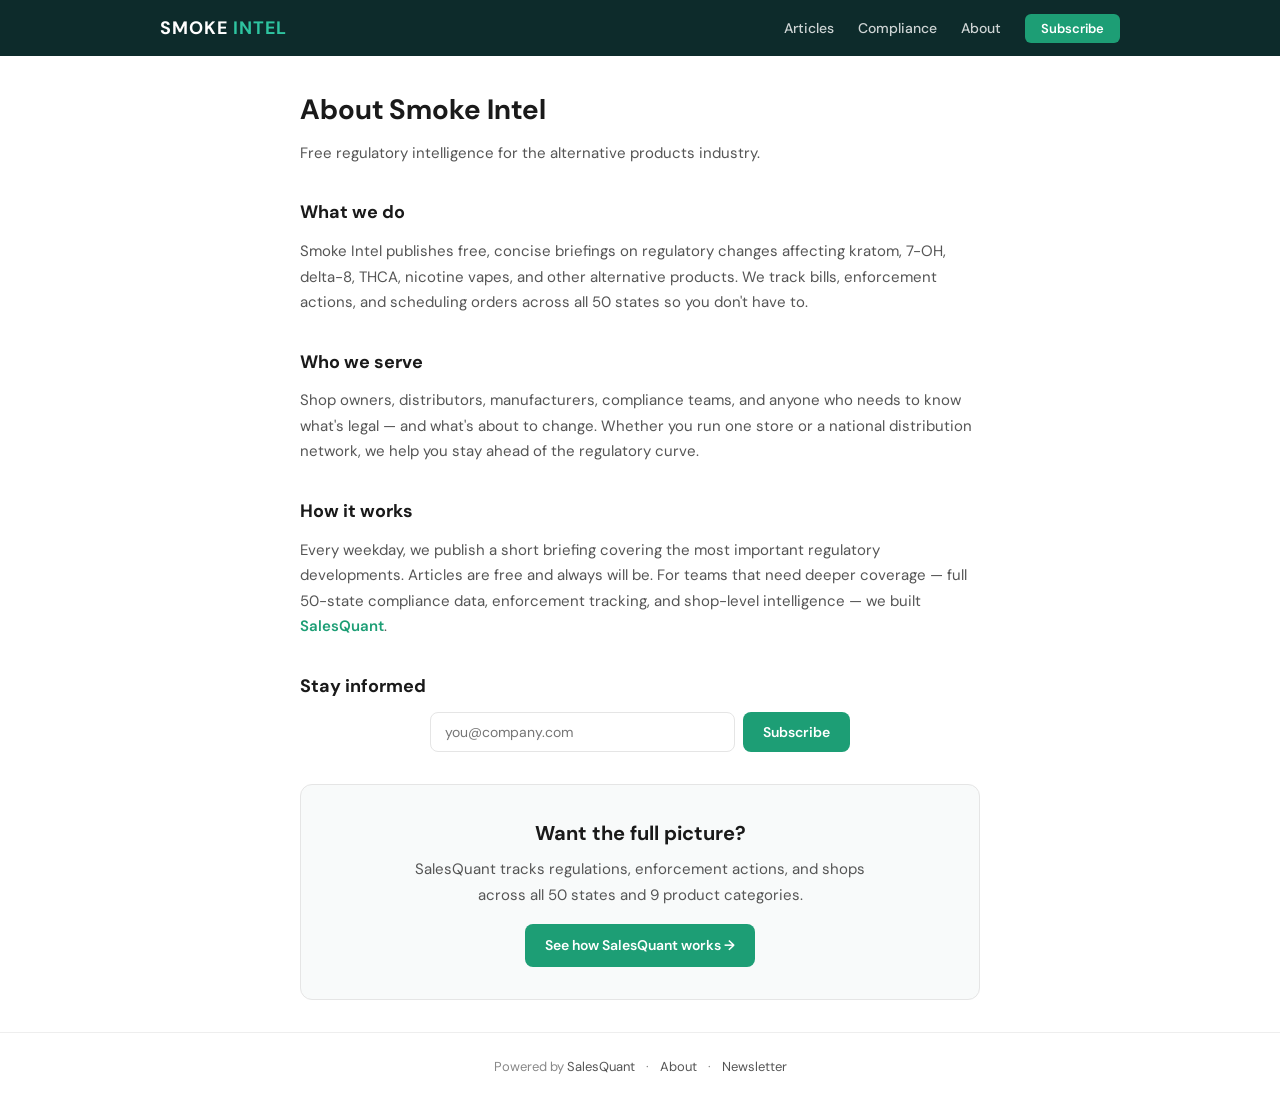
==== about.html @ c403ceaa "Initial Smoke Intel static site for Cloudflare Pages Homepage with article cards, trending states, c" ====
<!DOCTYPE html>
<html lang="en">
<head>
  <meta charset="UTF-8">
  <meta name="viewport" content="width=device-width, initial-scale=1.0">
  <title>About — Smoke Intel</title>
  <meta name="description" content="Free regulatory intelligence for the alternative products industry.">
  <link rel="stylesheet" href="assets/style.css">
</head>
<body>

<!-- Nav -->
<nav class="nav">
  <div class="nav-inner">
    <a href="/" class="nav-logo">SMOKE <span>INTEL</span></a>
    <button class="nav-toggle" onclick="document.querySelector('.nav-links').classList.toggle('open')" aria-label="Toggle menu">
      <span></span><span></span><span></span>
    </button>
    <ul class="nav-links">
      <li><a href="/news/new-york-coming-for-7oh-kratom.html">Articles</a></li>
      <li><a href="/compliance/florida/7-oh.html">Compliance</a></li>
      <li><a href="/about.html">About</a></li>
      <li><a href="/#subscribe" class="nav-subscribe">Subscribe</a></li>
    </ul>
  </div>
</nav>

<main class="container about-content">

  <h1>About Smoke Intel</h1>
  <p class="about-subtitle">Free regulatory intelligence for the alternative products industry.</p>

  <h2>What we do</h2>
  <p>Smoke Intel publishes free, concise briefings on regulatory changes affecting kratom, 7-OH, delta-8, THCA, nicotine vapes, and other alternative products. We track bills, enforcement actions, and scheduling orders across all 50 states so you don't have to.</p>

  <h2>Who we serve</h2>
  <p>Shop owners, distributors, manufacturers, compliance teams, and anyone who needs to know what's legal — and what's about to change. Whether you run one store or a national distribution network, we help you stay ahead of the regulatory curve.</p>

  <h2>How it works</h2>
  <p>Every weekday, we publish a short briefing covering the most important regulatory developments. Articles are free and always will be. For teams that need deeper coverage — full 50-state compliance data, enforcement tracking, and shop-level intelligence — we built <a href="https://salesquant.co?from=smokeintel&utm_source=smokeintel&utm_medium=about&utm_campaign=about" class="teal-link">SalesQuant</a>.</p>

  <h2>Stay informed</h2>
  <form class="newsletter-form" onsubmit="return false;" style="margin-bottom: 32px;">
    <input type="email" placeholder="you@company.com" required>
    <button type="submit">Subscribe</button>
  </form>

  <div class="cta-block">
    <h3>Want the full picture?</h3>
    <p>SalesQuant tracks regulations, enforcement actions, and shops across all 50 states and 9 product categories.</p>
    <a href="https://salesquant.co?from=smokeintel&utm_source=smokeintel&utm_medium=about&utm_campaign=cta" class="btn-teal" style="display:inline-block;">See how SalesQuant works &rarr;</a>
  </div>

</main>

<!-- Footer -->
<footer class="footer">
  <div class="container">
    Powered by <a href="https://salesquant.co?from=smokeintel">SalesQuant</a>
    <span class="sep">&middot;</span>
    <a href="/about.html">About</a>
    <span class="sep">&middot;</span>
    <a href="/#subscribe">Newsletter</a>
  </div>
</footer>

</body>
</html>
---- assets/style.css ----
@import url('https://fonts.googleapis.com/css2?family=DM+Sans:ital,opsz,wght@0,9..40,400;0,9..40,500;0,9..40,600;0,9..40,700;1,9..40,400&display=swap');

/* ── Variables ── */
:root {
  --teal-cta: #1D9E75;
  --teal-nav: #0D2B2B;
  --teal-accent: #2EC4A0;
  --teal-hover: #178A65;

  --text-primary: #1a1a1a;
  --text-secondary: #555;
  --text-muted: #888;

  --bg-white: #fff;
  --bg-light: #f8fafa;
  --bg-card: #fff;

  --border: #e5e5e5;
  --border-light: #eee;

  --red-bg: #FDECEC;
  --red-text: #A32D2D;
  --amber-bg: #FAEEDA;
  --amber-text: #854F0B;
  --green-bg: #E8F5E9;
  --green-text: #2E7D32;
  --blue-bg: #E6F1FB;
  --blue-text: #185FA5;

  --max-width: 720px;
  --nav-height: 56px;
}

/* ── Reset ── */
*, *::before, *::after { box-sizing: border-box; margin: 0; padding: 0; }

body {
  font-family: 'DM Sans', sans-serif;
  color: var(--text-primary);
  background: var(--bg-white);
  line-height: 1.6;
  -webkit-font-smoothing: antialiased;
}

a { color: inherit; text-decoration: none; }
img { max-width: 100%; display: block; }

/* ── Nav ── */
.nav {
  position: sticky;
  top: 0;
  z-index: 100;
  background: var(--teal-nav);
  height: var(--nav-height);
  display: flex;
  align-items: center;
  padding: 0 24px;
}

.nav-inner {
  max-width: 960px;
  width: 100%;
  margin: 0 auto;
  display: flex;
  align-items: center;
  justify-content: space-between;
}

.nav-logo {
  font-size: 18px;
  font-weight: 700;
  letter-spacing: 1px;
  color: #fff;
}

.nav-logo span {
  color: var(--teal-accent);
}

.nav-links {
  display: flex;
  align-items: center;
  gap: 24px;
  list-style: none;
}

.nav-links a {
  color: rgba(255,255,255,.8);
  font-size: 14px;
  font-weight: 500;
  transition: color .2s;
}

.nav-links a:hover {
  color: #fff;
}

.nav-subscribe {
  background: var(--teal-cta);
  color: #fff !important;
  padding: 6px 16px;
  border-radius: 6px;
  font-size: 13px !important;
  font-weight: 600 !important;
  transition: background .2s;
}

.nav-subscribe:hover {
  background: var(--teal-hover);
}

/* Mobile nav toggle */
.nav-toggle {
  display: none;
  background: none;
  border: none;
  cursor: pointer;
  padding: 4px;
}

.nav-toggle span {
  display: block;
  width: 22px;
  height: 2px;
  background: #fff;
  margin: 5px 0;
  transition: .3s;
}

/* ── Layout ── */
.container {
  max-width: var(--max-width);
  margin: 0 auto;
  padding: 0 20px;
}

.section {
  padding: 48px 0;
}

.section + .section {
  border-top: 1px solid var(--border-light);
}

/* ── Hero ── */
.hero {
  text-align: center;
  padding: 64px 0 48px;
}

.hero h1 {
  font-size: 32px;
  font-weight: 700;
  margin-bottom: 24px;
  line-height: 1.3;
}

.hero-note {
  font-size: 13px;
  color: var(--text-muted);
  margin-top: 8px;
}

/* ── Newsletter form ── */
.newsletter-form {
  display: flex;
  gap: 8px;
  max-width: 420px;
  margin: 0 auto;
}

.newsletter-form input[type="email"] {
  flex: 1;
  padding: 10px 14px;
  border: 1px solid var(--border);
  border-radius: 8px;
  font-family: 'DM Sans', sans-serif;
  font-size: 14px;
  outline: none;
  transition: border-color .2s;
}

.newsletter-form input[type="email"]:focus {
  border-color: var(--teal-cta);
}

.newsletter-form button,
.btn-teal {
  background: var(--teal-cta);
  color: #fff;
  border: none;
  padding: 10px 20px;
  border-radius: 8px;
  font-family: 'DM Sans', sans-serif;
  font-size: 14px;
  font-weight: 600;
  cursor: pointer;
  transition: background .2s;
  white-space: nowrap;
}

.newsletter-form button:hover,
.btn-teal:hover {
  background: var(--teal-hover);
}

.btn-teal-outline {
  background: transparent;
  color: var(--teal-cta);
  border: 1px solid var(--teal-cta);
  padding: 10px 20px;
  border-radius: 8px;
  font-family: 'DM Sans', sans-serif;
  font-size: 14px;
  font-weight: 600;
  cursor: pointer;
  transition: all .2s;
  white-space: nowrap;
}

.btn-teal-outline:hover {
  background: var(--teal-cta);
  color: #fff;
}

/* ── Section headings ── */
.section-label {
  font-size: 12px;
  font-weight: 600;
  text-transform: uppercase;
  letter-spacing: 1.5px;
  color: var(--text-muted);
  margin-bottom: 20px;
}

.section-heading {
  font-size: 22px;
  font-weight: 700;
  margin-bottom: 8px;
}

.section-sub {
  color: var(--text-secondary);
  font-size: 15px;
  margin-bottom: 24px;
}

/* ── Tags / Pills ── */
.tag {
  display: inline-block;
  padding: 3px 10px;
  border-radius: 100px;
  font-size: 12px;
  font-weight: 600;
  line-height: 1.5;
}

.tag-red { background: var(--red-bg); color: var(--red-text); }
.tag-amber { background: var(--amber-bg); color: var(--amber-text); }
.tag-green { background: var(--green-bg); color: var(--green-text); }
.tag-blue { background: var(--blue-bg); color: var(--blue-text); }

.tag-outline {
  display: inline-block;
  padding: 3px 10px;
  border-radius: 100px;
  font-size: 12px;
  font-weight: 500;
  border: 1px solid var(--border);
  color: var(--text-secondary);
  transition: all .2s;
}

.tag-outline:hover {
  border-color: var(--teal-cta);
  color: var(--teal-cta);
}

.tags {
  display: flex;
  flex-wrap: wrap;
  gap: 6px;
}

/* ── Article cards ── */
.card-list {
  display: flex;
  flex-direction: column;
  gap: 16px;
}

.card {
  border: 1px solid var(--border);
  border-radius: 12px;
  padding: 20px;
  background: var(--bg-card);
  transition: box-shadow .2s, transform .2s;
  opacity: 0;
  animation: fadeUp .5s ease forwards;
}

.card:hover {
  box-shadow: 0 4px 16px rgba(0,0,0,.06);
  transform: translateY(-2px);
}

.card:nth-child(1) { animation-delay: 0s; }
.card:nth-child(2) { animation-delay: .08s; }
.card:nth-child(3) { animation-delay: .16s; }
.card:nth-child(4) { animation-delay: .24s; }

.card-meta {
  display: flex;
  align-items: center;
  gap: 8px;
  margin-bottom: 8px;
  flex-wrap: wrap;
}

.card-date {
  font-size: 13px;
  color: var(--text-muted);
}

.card h3 {
  font-size: 17px;
  font-weight: 600;
  margin-bottom: 6px;
  line-height: 1.4;
}

.card h3 a:hover {
  color: var(--teal-cta);
}

.card p {
  font-size: 14px;
  color: var(--text-secondary);
  line-height: 1.5;
}

@keyframes fadeUp {
  from {
    opacity: 0;
    transform: translateY(16px);
  }
  to {
    opacity: 1;
    transform: translateY(0);
  }
}

/* ── Trending states ── */
.pills-row {
  display: flex;
  flex-wrap: wrap;
  gap: 8px;
}

/* ── Compliance rows ── */
.compliance-table {
  display: flex;
  flex-direction: column;
  gap: 1px;
  border: 1px solid var(--border);
  border-radius: 12px;
  overflow: hidden;
  background: var(--border);
}

.compliance-row {
  display: flex;
  align-items: center;
  gap: 12px;
  padding: 14px 16px;
  background: var(--bg-card);
  font-size: 14px;
}

.compliance-row.free {
  background: var(--bg-light);
}

.compliance-category {
  font-weight: 600;
  min-width: 120px;
}

.compliance-status {
  min-width: 90px;
}

.compliance-detail {
  flex: 1;
  color: var(--text-secondary);
  font-size: 13px;
}

.compliance-lock {
  color: var(--text-muted);
  font-size: 13px;
  display: flex;
  align-items: center;
  gap: 4px;
}

/* ── Legal status card ── */
.legal-card {
  border: 1px solid var(--border);
  border-radius: 12px;
  padding: 24px;
  margin-bottom: 32px;
}

.legal-card-label {
  font-size: 11px;
  font-weight: 700;
  text-transform: uppercase;
  letter-spacing: 1.5px;
  color: var(--teal-cta);
  margin-bottom: 16px;
}

.legal-card p {
  font-size: 15px;
  line-height: 1.7;
  color: var(--text-primary);
  margin-bottom: 12px;
}

.legal-card p:last-of-type {
  margin-bottom: 0;
}

.source-bar {
  margin-top: 16px;
  padding-top: 12px;
  border-top: 1px solid var(--border-light);
  font-size: 13px;
  color: var(--text-muted);
}

/* ── CTA block ── */
.cta-block {
  background: var(--bg-light);
  border: 1px solid var(--border);
  border-radius: 12px;
  padding: 32px;
  text-align: center;
  margin: 32px 0;
}

.cta-block h3 {
  font-size: 20px;
  font-weight: 700;
  margin-bottom: 8px;
}

.cta-block p {
  color: var(--text-secondary);
  font-size: 15px;
  margin-bottom: 20px;
  max-width: 480px;
  margin-left: auto;
  margin-right: auto;
}

/* ── Article page ── */
.breadcrumb {
  font-size: 14px;
  color: var(--text-muted);
  margin-bottom: 24px;
  padding-top: 32px;
}

.breadcrumb a {
  color: var(--text-secondary);
  transition: color .2s;
}

.breadcrumb a:hover {
  color: var(--teal-cta);
}

.breadcrumb .sep {
  margin: 0 6px;
  color: var(--border);
}

.article-header h1 {
  font-size: 28px;
  font-weight: 700;
  line-height: 1.3;
  margin-bottom: 16px;
}

.article-meta {
  display: flex;
  align-items: center;
  gap: 10px;
  flex-wrap: wrap;
  margin-bottom: 32px;
  font-size: 13px;
  color: var(--text-muted);
}

.article-body {
  font-size: 16px;
  line-height: 1.8;
  color: var(--text-primary);
}

.article-body p {
  margin-bottom: 20px;
}

.article-cta {
  display: block;
  color: var(--teal-cta);
  font-weight: 600;
  font-size: 15px;
  margin: 32px 0 12px;
  transition: color .2s;
}

.article-cta:hover {
  color: var(--teal-hover);
}

.disclaimer {
  font-size: 13px;
  color: var(--text-muted);
  font-style: italic;
  margin-bottom: 32px;
}

/* ── Compliance page header ── */
.compliance-header {
  padding-top: 32px;
  margin-bottom: 32px;
}

.compliance-header h1 {
  font-size: 26px;
  font-weight: 700;
  margin-bottom: 8px;
}

.compliance-header-meta {
  display: flex;
  align-items: center;
  gap: 12px;
  font-size: 14px;
  color: var(--text-muted);
}

/* ── Enforcement ── */
.enforcement-item {
  padding: 14px 0;
  font-size: 14px;
  border-bottom: 1px solid var(--border-light);
}

.enforcement-locked {
  font-size: 13px;
  color: var(--text-muted);
  padding: 14px 0;
}

/* ── Tracker bar ── */
.tracker-bar {
  background: var(--bg-light);
  text-align: center;
  padding: 14px 20px;
  font-size: 13px;
  color: var(--text-secondary);
  font-weight: 500;
  border-top: 1px solid var(--border-light);
}

/* ── Newsletter section ── */
.newsletter-section {
  text-align: center;
  padding: 48px 0;
}

.newsletter-section h3 {
  font-size: 20px;
  font-weight: 700;
  margin-bottom: 16px;
}

/* ── Footer ── */
.footer {
  border-top: 1px solid var(--border-light);
  padding: 24px 0;
  text-align: center;
  font-size: 13px;
  color: var(--text-muted);
}

.footer a {
  color: var(--text-secondary);
  transition: color .2s;
}

.footer a:hover {
  color: var(--teal-cta);
}

.footer .sep {
  margin: 0 8px;
}

.footer-disclaimer {
  margin-top: 12px;
  font-size: 12px;
  color: var(--text-muted);
  max-width: 600px;
  margin-left: auto;
  margin-right: auto;
  line-height: 1.5;
}

/* ── About page ── */
.about-content {
  padding-top: 32px;
}

.about-content h1 {
  font-size: 28px;
  font-weight: 700;
  margin-bottom: 8px;
}

.about-subtitle {
  color: var(--text-secondary);
  font-size: 16px;
  margin-bottom: 32px;
}

.about-content h2 {
  font-size: 18px;
  font-weight: 700;
  margin-top: 32px;
  margin-bottom: 12px;
}

.about-content p {
  font-size: 15px;
  line-height: 1.7;
  color: var(--text-secondary);
  margin-bottom: 16px;
}

.about-content a.teal-link {
  color: var(--teal-cta);
  font-weight: 600;
  transition: color .2s;
}

.about-content a.teal-link:hover {
  color: var(--teal-hover);
}

/* ── Shop teaser ── */
.shop-teaser {
  background: var(--bg-light);
  border-radius: 12px;
  padding: 20px 24px;
  display: flex;
  align-items: center;
  justify-content: space-between;
  margin: 24px 0;
  font-size: 14px;
}

.shop-teaser strong {
  font-weight: 600;
}

.shop-teaser a {
  color: var(--teal-cta);
  font-weight: 600;
  font-size: 14px;
}

/* ── Mobile ── */
@media (max-width: 600px) {
  .nav { padding: 0 16px; }

  .nav-links {
    display: none;
    position: absolute;
    top: var(--nav-height);
    left: 0;
    right: 0;
    background: var(--teal-nav);
    flex-direction: column;
    padding: 16px 24px;
    gap: 16px;
  }

  .nav-links.open {
    display: flex;
  }

  .nav-toggle {
    display: block;
  }

  .hero h1 { font-size: 24px; }

  .newsletter-form {
    flex-direction: column;
  }

  .article-header h1 { font-size: 22px; }

  .compliance-row {
    flex-direction: column;
    align-items: flex-start;
    gap: 6px;
  }

  .compliance-category { min-width: auto; }
  .compliance-status { min-width: auto; }

  .shop-teaser {
    flex-direction: column;
    gap: 12px;
    text-align: center;
  }

  .cta-block { padding: 24px 20px; }
}
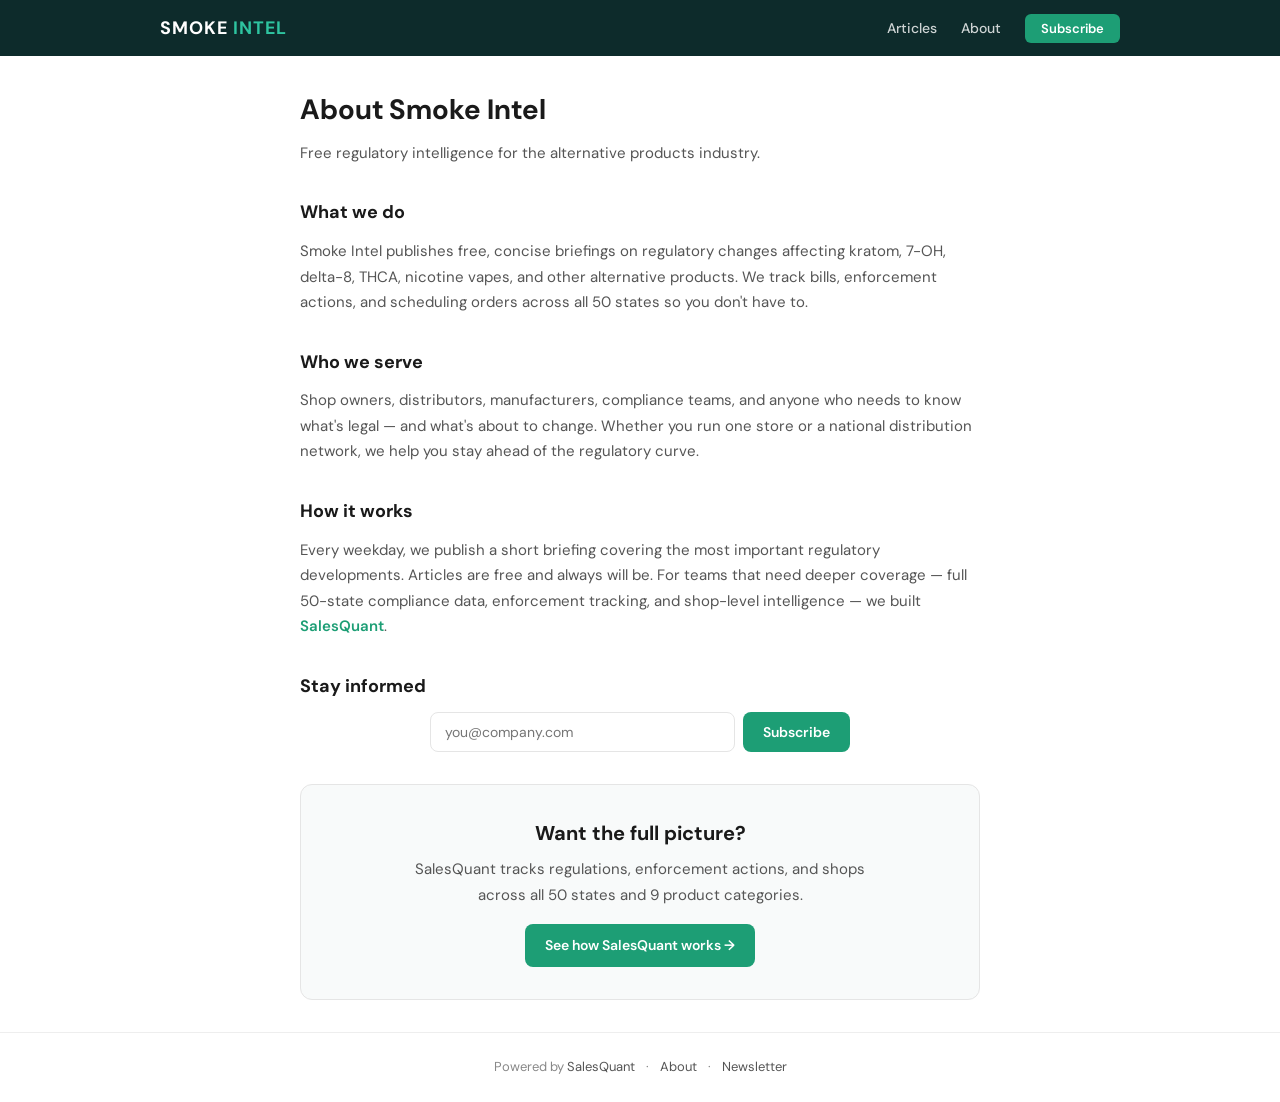
==== commit 4e9c9b4f: "Remove Compliance link from nav on all pages Co-Authored-By: Claude Opus 4.6 (1M context) <noreply@a" ====
--- a/about.html
+++ b/about.html
@@ -18,7 +18,6 @@
     </button>
     <ul class="nav-links">
       <li><a href="/news/new-york-coming-for-7oh-kratom.html">Articles</a></li>
-      <li><a href="/compliance/florida/7-oh.html">Compliance</a></li>
       <li><a href="/about.html">About</a></li>
       <li><a href="/#subscribe" class="nav-subscribe">Subscribe</a></li>
     </ul>
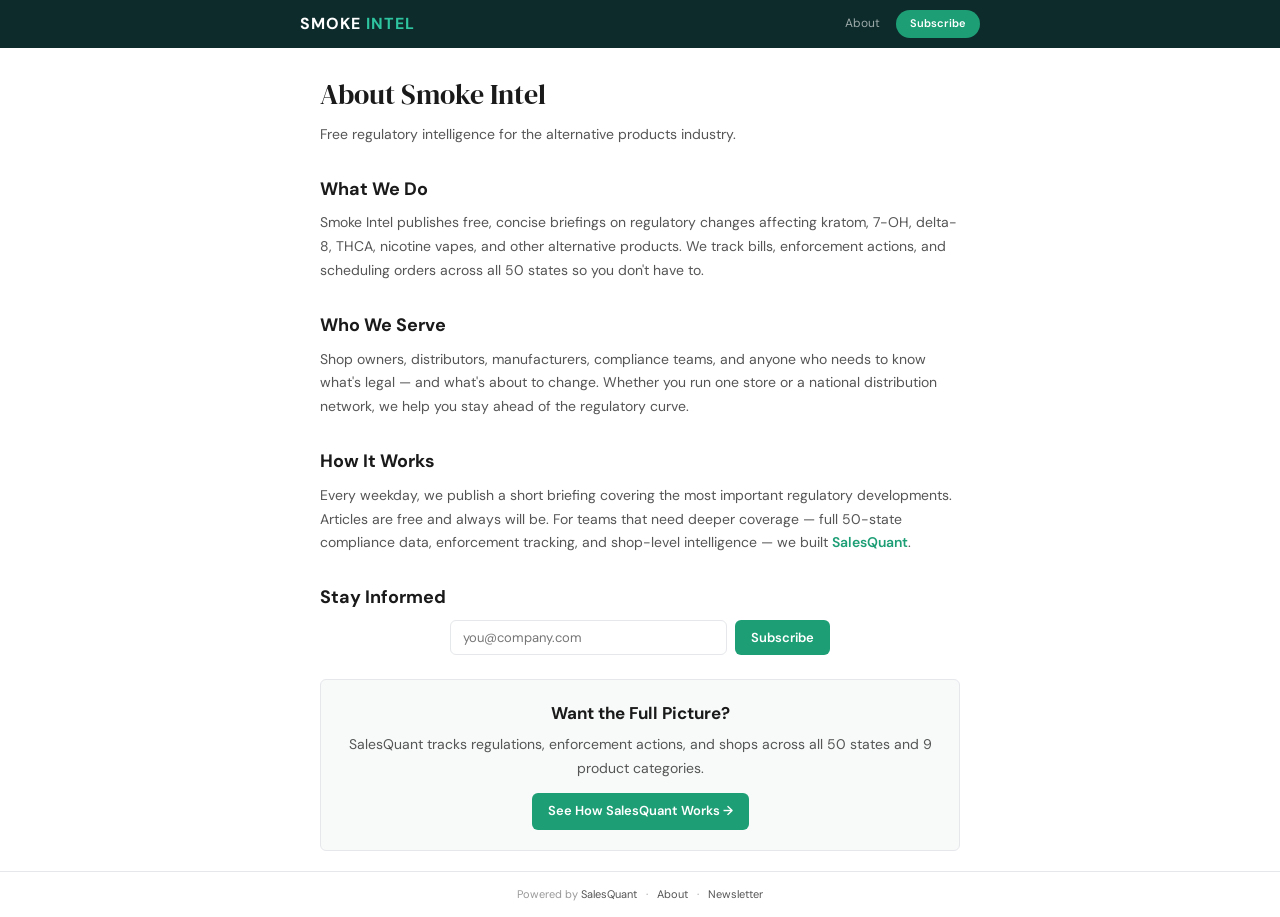
==== commit c53a7978: "Editorial redesign - newspaper layout, serif headlines, divider-based articles, tighter spacing Co-A" ====
--- a/about.html
+++ b/about.html
@@ -9,18 +9,16 @@
 </head>
 <body>
 
-<!-- Nav -->
 <nav class="nav">
   <div class="nav-inner">
     <a href="/" class="nav-logo">SMOKE <span>INTEL</span></a>
-    <button class="nav-toggle" onclick="document.querySelector('.nav-links').classList.toggle('open')" aria-label="Toggle menu">
+    <button class="nav-toggle" onclick="document.querySelector('.nav-right').classList.toggle('open')" aria-label="Toggle menu">
       <span></span><span></span><span></span>
     </button>
-    <ul class="nav-links">
-      <li><a href="/news/new-york-coming-for-7oh-kratom.html">Articles</a></li>
-      <li><a href="/about.html">About</a></li>
-      <li><a href="/#subscribe" class="nav-subscribe">Subscribe</a></li>
-    </ul>
+    <div class="nav-right">
+      <a href="/about.html" class="nav-link">About</a>
+      <a href="/#subscribe" class="nav-subscribe">Subscribe</a>
+    </div>
   </div>
 </nav>
 
@@ -29,38 +27,35 @@
   <h1>About Smoke Intel</h1>
   <p class="about-subtitle">Free regulatory intelligence for the alternative products industry.</p>
 
-  <h2>What we do</h2>
+  <h2>What We Do</h2>
   <p>Smoke Intel publishes free, concise briefings on regulatory changes affecting kratom, 7-OH, delta-8, THCA, nicotine vapes, and other alternative products. We track bills, enforcement actions, and scheduling orders across all 50 states so you don't have to.</p>
 
-  <h2>Who we serve</h2>
+  <h2>Who We Serve</h2>
   <p>Shop owners, distributors, manufacturers, compliance teams, and anyone who needs to know what's legal — and what's about to change. Whether you run one store or a national distribution network, we help you stay ahead of the regulatory curve.</p>
 
-  <h2>How it works</h2>
+  <h2>How It Works</h2>
   <p>Every weekday, we publish a short briefing covering the most important regulatory developments. Articles are free and always will be. For teams that need deeper coverage — full 50-state compliance data, enforcement tracking, and shop-level intelligence — we built <a href="https://salesquant.co?from=smokeintel&utm_source=smokeintel&utm_medium=about&utm_campaign=about" class="teal-link">SalesQuant</a>.</p>
 
-  <h2>Stay informed</h2>
-  <form class="newsletter-form" onsubmit="return false;" style="margin-bottom: 32px;">
+  <h2>Stay Informed</h2>
+  <form class="newsletter-form" onsubmit="return false;" style="margin-bottom: 24px;">
     <input type="email" placeholder="you@company.com" required>
     <button type="submit">Subscribe</button>
   </form>
 
   <div class="cta-block">
-    <h3>Want the full picture?</h3>
+    <h3>Want the Full Picture?</h3>
     <p>SalesQuant tracks regulations, enforcement actions, and shops across all 50 states and 9 product categories.</p>
-    <a href="https://salesquant.co?from=smokeintel&utm_source=smokeintel&utm_medium=about&utm_campaign=cta" class="btn-teal" style="display:inline-block;">See how SalesQuant works &rarr;</a>
+    <a href="https://salesquant.co?from=smokeintel&utm_source=smokeintel&utm_medium=about&utm_campaign=cta" class="btn-teal" style="display:inline-block;">See How SalesQuant Works &rarr;</a>
   </div>
 
 </main>
 
-<!-- Footer -->
 <footer class="footer">
-  <div class="container">
-    Powered by <a href="https://salesquant.co?from=smokeintel">SalesQuant</a>
-    <span class="sep">&middot;</span>
-    <a href="/about.html">About</a>
-    <span class="sep">&middot;</span>
-    <a href="/#subscribe">Newsletter</a>
-  </div>
+  Powered by <a href="https://salesquant.co?from=smokeintel">SalesQuant</a>
+  <span class="sep">&middot;</span>
+  <a href="/about.html">About</a>
+  <span class="sep">&middot;</span>
+  <a href="/#subscribe">Newsletter</a>
 </footer>
 
 </body>
--- a/assets/style.css
+++ b/assets/style.css
@@ -1,34 +1,34 @@
-@import url('https://fonts.googleapis.com/css2?family=DM+Sans:ital,opsz,wght@0,9..40,400;0,9..40,500;0,9..40,600;0,9..40,700;1,9..40,400&display=swap');
+@import url('https://fonts.googleapis.com/css2?family=DM+Sans:ital,opsz,wght@0,9..40,400;0,9..40,500;0,9..40,600;0,9..40,700;1,9..40,400&family=DM+Serif+Display&display=swap');
 
 /* ── Variables ── */
 :root {
-  --teal-cta: #1D9E75;
   --teal-nav: #0D2B2B;
-  --teal-accent: #2EC4A0;
-  --teal-hover: #178A65;
-
-  --text-primary: #1a1a1a;
+  --teal-bright: #2EC4A0;
+  --teal-400: #1D9E75;
+  --teal-600: #0F6E56;
+  --teal-50: #E1F5EE;
+
+  --red: #A32D2D;
+  --blue: #185FA5;
+  --amber: #854F0B;
+  --green: #2E7D32;
+
+  --status-banned-bg: #FDECEC;
+  --status-banned: #A32D2D;
+  --status-regulated-bg: #FAEEDA;
+  --status-regulated: #854F0B;
+  --status-legal-bg: #E8F5E9;
+  --status-legal: #2E7D32;
+  --status-unclear-bg: #E6F1FB;
+  --status-unclear: #185FA5;
+
+  --text-primary: #1A1A1A;
   --text-secondary: #555;
-  --text-muted: #888;
-
-  --bg-white: #fff;
-  --bg-light: #f8fafa;
-  --bg-card: #fff;
-
-  --border: #e5e5e5;
-  --border-light: #eee;
-
-  --red-bg: #FDECEC;
-  --red-text: #A32D2D;
-  --amber-bg: #FAEEDA;
-  --amber-text: #854F0B;
-  --green-bg: #E8F5E9;
-  --green-text: #2E7D32;
-  --blue-bg: #E6F1FB;
-  --blue-text: #185FA5;
-
-  --max-width: 720px;
-  --nav-height: 56px;
+  --text-tertiary: #999;
+
+  --border: #E5E7EB;
+  --max-width: 680px;
+  --nav-height: 48px;
 }
 
 /* ── Reset ── */
@@ -37,13 +37,12 @@
 body {
   font-family: 'DM Sans', sans-serif;
   color: var(--text-primary);
-  background: var(--bg-white);
+  background: #fff;
   line-height: 1.6;
   -webkit-font-smoothing: antialiased;
 }
 
 a { color: inherit; text-decoration: none; }
-img { max-width: 100%; display: block; }
 
 /* ── Nav ── */
 .nav {
@@ -54,11 +53,11 @@
   height: var(--nav-height);
   display: flex;
   align-items: center;
-  padding: 0 24px;
+  padding: 0 20px;
 }
 
 .nav-inner {
-  max-width: 960px;
+  max-width: var(--max-width);
   width: 100%;
   margin: 0 auto;
   display: flex;
@@ -67,47 +66,40 @@
 }
 
 .nav-logo {
-  font-size: 18px;
+  font-size: 16px;
   font-weight: 700;
   letter-spacing: 1px;
   color: #fff;
 }
 
-.nav-logo span {
-  color: var(--teal-accent);
-}
-
-.nav-links {
-  display: flex;
-  align-items: center;
-  gap: 24px;
-  list-style: none;
-}
-
-.nav-links a {
-  color: rgba(255,255,255,.8);
-  font-size: 14px;
-  font-weight: 500;
+.nav-logo span { color: var(--teal-bright); }
+
+.nav-right {
+  display: flex;
+  align-items: center;
+  gap: 16px;
+}
+
+.nav-right a.nav-link {
+  color: rgba(255,255,255,.6);
+  font-size: 12px;
+  font-weight: 400;
   transition: color .2s;
 }
 
-.nav-links a:hover {
+.nav-right a.nav-link:hover { color: #fff; }
+
+.nav-subscribe {
+  background: var(--teal-400);
   color: #fff;
-}
-
-.nav-subscribe {
-  background: var(--teal-cta);
-  color: #fff !important;
-  padding: 6px 16px;
-  border-radius: 6px;
-  font-size: 13px !important;
-  font-weight: 600 !important;
+  padding: 5px 14px;
+  border-radius: 99px;
+  font-size: 11px;
+  font-weight: 600;
   transition: background .2s;
 }
 
-.nav-subscribe:hover {
-  background: var(--teal-hover);
-}
+.nav-subscribe:hover { background: var(--teal-600); }
 
 /* Mobile nav toggle */
 .nav-toggle {
@@ -120,11 +112,10 @@
 
 .nav-toggle span {
   display: block;
-  width: 22px;
+  width: 20px;
   height: 2px;
   background: #fff;
-  margin: 5px 0;
-  transition: .3s;
+  margin: 4px 0;
 }
 
 /* ── Layout ── */
@@ -134,65 +125,193 @@
   padding: 0 20px;
 }
 
-.section {
-  padding: 48px 0;
-}
-
-.section + .section {
-  border-top: 1px solid var(--border-light);
-}
-
-/* ── Hero ── */
-.hero {
+/* ── Masthead ── */
+.masthead {
   text-align: center;
-  padding: 64px 0 48px;
-}
-
-.hero h1 {
+  padding: 10px 0;
+  border-bottom: 2px solid var(--teal-nav);
+  font-size: 12px;
+  color: var(--text-secondary);
+  font-weight: 400;
+}
+
+/* ── Section labels ── */
+.section-label {
+  font-size: 10px;
+  font-weight: 700;
+  text-transform: uppercase;
+  letter-spacing: 1.5px;
+  color: var(--text-tertiary);
+  margin-bottom: 12px;
+}
+
+.section-label.teal {
+  color: var(--teal-400);
+  font-size: 11px;
+}
+
+/* ── Featured story ── */
+.featured {
+  padding: 24px 0 20px;
+  border-bottom: 1px solid var(--border);
+  opacity: 0;
+  animation: fadeUp .5s ease forwards;
+}
+
+.featured h2 {
+  font-family: 'DM Serif Display', serif;
   font-size: 32px;
+  font-weight: 400;
+  line-height: 1.2;
+  letter-spacing: -0.5px;
+  margin-bottom: 10px;
+}
+
+.featured h2 a:hover { color: var(--teal-400); }
+
+.featured .excerpt {
+  font-size: 15px;
+  color: var(--text-secondary);
+  line-height: 1.6;
+  margin-bottom: 10px;
+}
+
+.meta-line {
+  display: flex;
+  align-items: center;
+  gap: 6px;
+  flex-wrap: wrap;
+  font-size: 10px;
+  color: var(--text-tertiary);
+}
+
+.meta-line .dot { margin: 0 2px; }
+
+.state-label {
+  font-size: 10px;
   font-weight: 700;
-  margin-bottom: 24px;
-  line-height: 1.3;
-}
-
-.hero-note {
-  font-size: 13px;
-  color: var(--text-muted);
-  margin-top: 8px;
-}
-
-/* ── Newsletter form ── */
+  text-transform: uppercase;
+}
+
+.state-label.red { color: var(--red); }
+.state-label.blue { color: var(--blue); }
+.state-label.amber { color: var(--amber); }
+.state-label.green { color: var(--green); }
+
+@keyframes fadeUp {
+  from { opacity: 0; transform: translateY(12px); }
+  to { opacity: 1; transform: translateY(0); }
+}
+
+/* ── Briefing rows ── */
+.briefing-section {
+  padding: 20px 0;
+  border-bottom: 1px solid var(--border);
+}
+
+.briefing-row {
+  display: flex;
+  gap: 12px;
+  padding: 12px 0;
+  border-bottom: 1px solid var(--border);
+}
+
+.briefing-row:last-child { border-bottom: none; }
+
+.briefing-state {
+  font-size: 10px;
+  font-weight: 700;
+  text-transform: uppercase;
+  min-width: 24px;
+  padding-top: 3px;
+  flex-shrink: 0;
+}
+
+.briefing-content { flex: 1; }
+
+.briefing-content h3 {
+  font-size: 15px;
+  font-weight: 600;
+  line-height: 1.35;
+  margin-bottom: 3px;
+}
+
+.briefing-content h3 a:hover { color: var(--teal-400); }
+
+.briefing-content p {
+  font-size: 13px;
+  color: var(--text-secondary);
+  line-height: 1.5;
+}
+
+/* ── Trending ── */
+.trending-section {
+  padding: 16px 0;
+  border-bottom: 1px solid var(--border);
+}
+
+.trending-states {
+  display: flex;
+  flex-wrap: wrap;
+  gap: 0;
+}
+
+.trending-states span {
+  font-size: 12px;
+  font-weight: 600;
+  padding-right: 16px;
+}
+
+/* ── Newsletter ── */
+.newsletter {
+  border-top: 2px solid var(--teal-nav);
+  padding: 20px 0;
+  text-align: center;
+}
+
+.newsletter h3 {
+  font-size: 14px;
+  font-weight: 600;
+  margin-bottom: 4px;
+}
+
+.newsletter .newsletter-sub {
+  font-size: 12px;
+  color: var(--text-secondary);
+  margin-bottom: 12px;
+}
+
 .newsletter-form {
   display: flex;
   gap: 8px;
-  max-width: 420px;
+  max-width: 380px;
   margin: 0 auto;
 }
 
 .newsletter-form input[type="email"] {
   flex: 1;
-  padding: 10px 14px;
+  padding: 8px 12px;
   border: 1px solid var(--border);
-  border-radius: 8px;
+  border-radius: 6px;
   font-family: 'DM Sans', sans-serif;
-  font-size: 14px;
+  font-size: 13px;
   outline: none;
   transition: border-color .2s;
 }
 
 .newsletter-form input[type="email"]:focus {
-  border-color: var(--teal-cta);
+  border-color: var(--teal-400);
 }
 
 .newsletter-form button,
 .btn-teal {
-  background: var(--teal-cta);
+  background: var(--teal-400);
   color: #fff;
   border: none;
-  padding: 10px 20px;
-  border-radius: 8px;
+  padding: 8px 16px;
+  border-radius: 6px;
   font-family: 'DM Sans', sans-serif;
-  font-size: 14px;
+  font-size: 13px;
   font-weight: 600;
   cursor: pointer;
   transition: background .2s;
@@ -201,215 +320,149 @@
 
 .newsletter-form button:hover,
 .btn-teal:hover {
-  background: var(--teal-hover);
-}
-
-.btn-teal-outline {
-  background: transparent;
-  color: var(--teal-cta);
-  border: 1px solid var(--teal-cta);
-  padding: 10px 20px;
-  border-radius: 8px;
-  font-family: 'DM Sans', sans-serif;
+  background: var(--teal-600);
+}
+
+/* ── Footer ── */
+.footer {
+  border-top: 1px solid var(--border);
+  padding: 14px 20px;
+  text-align: center;
+  font-size: 11px;
+  color: var(--text-tertiary);
+}
+
+.footer a {
+  color: var(--text-secondary);
+  transition: color .2s;
+}
+
+.footer a:hover { color: var(--teal-400); }
+.footer .sep { margin: 0 6px; }
+
+.footer-disclaimer {
+  margin-top: 8px;
+  font-size: 11px;
+  color: var(--text-tertiary);
+  max-width: 540px;
+  margin-left: auto;
+  margin-right: auto;
+  line-height: 1.5;
+}
+
+/* ── Article page ── */
+.breadcrumb {
+  font-size: 12px;
+  color: var(--teal-400);
+  padding-top: 20px;
+  margin-bottom: 20px;
+}
+
+.breadcrumb a {
+  color: var(--teal-400);
+  transition: color .2s;
+}
+
+.breadcrumb a:hover { color: var(--teal-600); }
+
+.breadcrumb .sep {
+  margin: 0 6px;
+  color: var(--border);
+}
+
+.article-header h1 {
+  font-family: 'DM Serif Display', serif;
+  font-size: 28px;
+  font-weight: 400;
+  line-height: 1.25;
+  margin-bottom: 12px;
+}
+
+.article-meta {
+  display: flex;
+  align-items: center;
+  gap: 6px;
+  flex-wrap: wrap;
+  margin-bottom: 24px;
+  font-size: 11px;
+  color: var(--text-tertiary);
+}
+
+.article-body {
+  font-size: 15px;
+  line-height: 1.7;
+  color: var(--text-secondary);
+  max-width: 620px;
+}
+
+.article-body p { margin-bottom: 16px; }
+
+.article-cta-block {
+  background: var(--teal-50);
+  border: 1px solid #c8e6dc;
+  border-radius: 6px;
+  padding: 14px 18px;
+  margin: 24px 0 12px;
+}
+
+.article-cta-block a {
+  color: var(--teal-600);
+  font-weight: 600;
   font-size: 14px;
-  font-weight: 600;
-  cursor: pointer;
-  transition: all .2s;
-  white-space: nowrap;
-}
-
-.btn-teal-outline:hover {
-  background: var(--teal-cta);
-  color: #fff;
-}
-
-/* ── Section headings ── */
-.section-label {
-  font-size: 12px;
-  font-weight: 600;
-  text-transform: uppercase;
-  letter-spacing: 1.5px;
-  color: var(--text-muted);
+  transition: color .2s;
+}
+
+.article-cta-block a:hover { color: var(--teal-400); }
+
+.disclaimer {
+  font-size: 12px;
+  color: var(--text-tertiary);
+  font-style: italic;
+  margin-bottom: 24px;
+}
+
+/* ── Compliance page ── */
+.compliance-header {
+  padding-top: 20px;
   margin-bottom: 20px;
 }
 
-.section-heading {
-  font-size: 22px;
-  font-weight: 700;
+.compliance-header h1 {
+  font-family: 'DM Serif Display', serif;
+  font-size: 24px;
+  font-weight: 400;
   margin-bottom: 8px;
 }
 
-.section-sub {
-  color: var(--text-secondary);
-  font-size: 15px;
-  margin-bottom: 24px;
-}
-
-/* ── Tags / Pills ── */
-.tag {
+.compliance-header-meta {
+  display: flex;
+  align-items: center;
+  gap: 10px;
+  font-size: 12px;
+  color: var(--text-secondary);
+}
+
+/* Status pills */
+.pill {
   display: inline-block;
-  padding: 3px 10px;
-  border-radius: 100px;
-  font-size: 12px;
-  font-weight: 600;
-  line-height: 1.5;
-}
-
-.tag-red { background: var(--red-bg); color: var(--red-text); }
-.tag-amber { background: var(--amber-bg); color: var(--amber-text); }
-.tag-green { background: var(--green-bg); color: var(--green-text); }
-.tag-blue { background: var(--blue-bg); color: var(--blue-text); }
-
-.tag-outline {
-  display: inline-block;
-  padding: 3px 10px;
-  border-radius: 100px;
-  font-size: 12px;
-  font-weight: 500;
-  border: 1px solid var(--border);
-  color: var(--text-secondary);
-  transition: all .2s;
-}
-
-.tag-outline:hover {
-  border-color: var(--teal-cta);
-  color: var(--teal-cta);
-}
-
-.tags {
-  display: flex;
-  flex-wrap: wrap;
-  gap: 6px;
-}
-
-/* ── Article cards ── */
-.card-list {
-  display: flex;
-  flex-direction: column;
-  gap: 16px;
-}
-
-.card {
-  border: 1px solid var(--border);
-  border-radius: 12px;
-  padding: 20px;
-  background: var(--bg-card);
-  transition: box-shadow .2s, transform .2s;
-  opacity: 0;
-  animation: fadeUp .5s ease forwards;
-}
-
-.card:hover {
-  box-shadow: 0 4px 16px rgba(0,0,0,.06);
-  transform: translateY(-2px);
-}
-
-.card:nth-child(1) { animation-delay: 0s; }
-.card:nth-child(2) { animation-delay: .08s; }
-.card:nth-child(3) { animation-delay: .16s; }
-.card:nth-child(4) { animation-delay: .24s; }
-
-.card-meta {
-  display: flex;
-  align-items: center;
-  gap: 8px;
-  margin-bottom: 8px;
-  flex-wrap: wrap;
-}
-
-.card-date {
-  font-size: 13px;
-  color: var(--text-muted);
-}
-
-.card h3 {
-  font-size: 17px;
-  font-weight: 600;
-  margin-bottom: 6px;
-  line-height: 1.4;
-}
-
-.card h3 a:hover {
-  color: var(--teal-cta);
-}
-
-.card p {
-  font-size: 14px;
-  color: var(--text-secondary);
-  line-height: 1.5;
-}
-
-@keyframes fadeUp {
-  from {
-    opacity: 0;
-    transform: translateY(16px);
-  }
-  to {
-    opacity: 1;
-    transform: translateY(0);
-  }
-}
-
-/* ── Trending states ── */
-.pills-row {
-  display: flex;
-  flex-wrap: wrap;
-  gap: 8px;
-}
-
-/* ── Compliance rows ── */
-.compliance-table {
-  display: flex;
-  flex-direction: column;
-  gap: 1px;
-  border: 1px solid var(--border);
-  border-radius: 12px;
-  overflow: hidden;
-  background: var(--border);
-}
-
-.compliance-row {
-  display: flex;
-  align-items: center;
-  gap: 12px;
-  padding: 14px 16px;
-  background: var(--bg-card);
-  font-size: 14px;
-}
-
-.compliance-row.free {
-  background: var(--bg-light);
-}
-
-.compliance-category {
-  font-weight: 600;
-  min-width: 120px;
-}
-
-.compliance-status {
-  min-width: 90px;
-}
-
-.compliance-detail {
-  flex: 1;
-  color: var(--text-secondary);
-  font-size: 13px;
-}
-
-.compliance-lock {
-  color: var(--text-muted);
-  font-size: 13px;
-  display: flex;
-  align-items: center;
-  gap: 4px;
-}
-
-/* ── Legal status card ── */
+  padding: 2px 8px;
+  border-radius: 4px;
+  font-size: 11px;
+  font-weight: 600;
+}
+
+.pill-banned { background: var(--status-banned-bg); color: var(--status-banned); }
+.pill-regulated { background: var(--status-regulated-bg); color: var(--status-regulated); }
+.pill-caution { background: var(--status-regulated-bg); color: var(--status-regulated); }
+.pill-legal { background: var(--status-legal-bg); color: var(--status-legal); }
+.pill-unclear { background: var(--status-unclear-bg); color: var(--status-unclear); }
+
+/* Legal status card */
 .legal-card {
   border: 1px solid var(--border);
-  border-radius: 12px;
-  padding: 24px;
-  margin-bottom: 32px;
+  border-radius: 6px;
+  padding: 20px;
+  margin-bottom: 20px;
 }
 
 .legal-card-label {
@@ -417,279 +470,190 @@
   font-weight: 700;
   text-transform: uppercase;
   letter-spacing: 1.5px;
-  color: var(--teal-cta);
-  margin-bottom: 16px;
+  color: var(--teal-400);
+  margin-bottom: 12px;
 }
 
 .legal-card p {
-  font-size: 15px;
+  font-size: 14px;
   line-height: 1.7;
   color: var(--text-primary);
-  margin-bottom: 12px;
-}
-
-.legal-card p:last-of-type {
-  margin-bottom: 0;
-}
+  margin-bottom: 10px;
+}
+
+.legal-card p:last-of-type { margin-bottom: 0; }
 
 .source-bar {
-  margin-top: 16px;
-  padding-top: 12px;
-  border-top: 1px solid var(--border-light);
-  font-size: 13px;
-  color: var(--text-muted);
-}
-
-/* ── CTA block ── */
+  margin-top: 12px;
+  padding-top: 10px;
+  border-top: 1px solid var(--border);
+  font-size: 12px;
+  color: var(--text-tertiary);
+}
+
+/* CTA block */
 .cta-block {
-  background: var(--bg-light);
+  background: #f8fafa;
   border: 1px solid var(--border);
-  border-radius: 12px;
-  padding: 32px;
+  border-radius: 6px;
+  padding: 20px;
   text-align: center;
-  margin: 32px 0;
+  margin: 20px 0;
 }
 
 .cta-block h3 {
-  font-size: 20px;
+  font-size: 17px;
   font-weight: 700;
-  margin-bottom: 8px;
+  margin-bottom: 6px;
 }
 
 .cta-block p {
   color: var(--text-secondary);
+  font-size: 13px;
+  margin-bottom: 14px;
+}
+
+/* Compliance table */
+.compliance-table {
+  display: flex;
+  flex-direction: column;
+}
+
+.compliance-row {
+  display: flex;
+  align-items: center;
+  gap: 10px;
+  padding: 10px 14px;
+  border-bottom: 1px solid var(--border);
+  font-size: 13px;
+}
+
+.compliance-row:last-child { border-bottom: none; }
+
+.compliance-row.free { background: #fafafa; }
+
+.compliance-category {
+  font-weight: 500;
+  min-width: 110px;
+  font-size: 13px;
+}
+
+.compliance-status { min-width: 80px; }
+
+.compliance-detail {
+  flex: 1;
+  color: var(--text-secondary);
+  font-size: 11px;
+}
+
+.compliance-lock {
+  color: var(--text-tertiary);
+  font-size: 12px;
+  display: flex;
+  align-items: center;
+  gap: 4px;
+  flex: 1;
+}
+
+.lock-icon {
+  display: inline-block;
+  width: 14px;
+  height: 14px;
+  margin-left: auto;
+  flex-shrink: 0;
+  opacity: 0.35;
+  background-image: url("data:image/svg+xml,%3Csvg xmlns='http://www.w3.org/2000/svg' viewBox='0 0 24 24' fill='none' stroke='%23999' stroke-width='2' stroke-linecap='round' stroke-linejoin='round'%3E%3Crect x='3' y='11' width='18' height='11' rx='2' ry='2'/%3E%3Cpath d='M7 11V7a5 5 0 0 1 10 0v4'/%3E%3C/svg%3E");
+  background-size: contain;
+  background-repeat: no-repeat;
+}
+
+/* Enforcement */
+.enforcement-section { padding: 16px 0; }
+
+.enforcement-item {
+  padding: 10px 0;
+  font-size: 13px;
+  border-bottom: 1px solid var(--border);
+}
+
+.enforcement-locked {
+  font-size: 12px;
+  color: var(--text-tertiary);
+  padding: 10px 0;
+}
+
+/* Shop teaser */
+.shop-teaser {
+  display: flex;
+  align-items: center;
+  justify-content: space-between;
+  padding: 12px 0;
+  font-size: 13px;
+  border-bottom: 1px solid var(--border);
+}
+
+.shop-teaser strong { font-weight: 600; }
+
+.shop-teaser a {
+  color: var(--teal-400);
+  font-weight: 600;
+  font-size: 13px;
+}
+
+.shop-teaser a:hover { color: var(--teal-600); }
+
+/* Tracker bar */
+.tracker-bar {
+  text-align: center;
+  padding: 10px 20px;
+  font-size: 12px;
+  color: var(--text-secondary);
+  border-bottom: 1px solid var(--border);
+}
+
+/* ── About page ── */
+.about-content { padding-top: 24px; }
+
+.about-content h1 {
+  font-family: 'DM Serif Display', serif;
+  font-size: 28px;
+  font-weight: 400;
+  margin-bottom: 6px;
+}
+
+.about-subtitle {
+  color: var(--text-secondary);
   font-size: 15px;
-  margin-bottom: 20px;
-  max-width: 480px;
-  margin-left: auto;
-  margin-right: auto;
-}
-
-/* ── Article page ── */
-.breadcrumb {
-  font-size: 14px;
-  color: var(--text-muted);
-  margin-bottom: 24px;
-  padding-top: 32px;
-}
-
-.breadcrumb a {
-  color: var(--text-secondary);
-  transition: color .2s;
-}
-
-.breadcrumb a:hover {
-  color: var(--teal-cta);
-}
-
-.breadcrumb .sep {
-  margin: 0 6px;
-  color: var(--border);
-}
-
-.article-header h1 {
-  font-size: 28px;
-  font-weight: 700;
-  line-height: 1.3;
-  margin-bottom: 16px;
-}
-
-.article-meta {
-  display: flex;
-  align-items: center;
-  gap: 10px;
-  flex-wrap: wrap;
-  margin-bottom: 32px;
-  font-size: 13px;
-  color: var(--text-muted);
-}
-
-.article-body {
-  font-size: 16px;
-  line-height: 1.8;
-  color: var(--text-primary);
-}
-
-.article-body p {
-  margin-bottom: 20px;
-}
-
-.article-cta {
-  display: block;
-  color: var(--teal-cta);
-  font-weight: 600;
-  font-size: 15px;
-  margin: 32px 0 12px;
-  transition: color .2s;
-}
-
-.article-cta:hover {
-  color: var(--teal-hover);
-}
-
-.disclaimer {
-  font-size: 13px;
-  color: var(--text-muted);
-  font-style: italic;
-  margin-bottom: 32px;
-}
-
-/* ── Compliance page header ── */
-.compliance-header {
-  padding-top: 32px;
-  margin-bottom: 32px;
-}
-
-.compliance-header h1 {
-  font-size: 26px;
-  font-weight: 700;
-  margin-bottom: 8px;
-}
-
-.compliance-header-meta {
-  display: flex;
-  align-items: center;
-  gap: 12px;
-  font-size: 14px;
-  color: var(--text-muted);
-}
-
-/* ── Enforcement ── */
-.enforcement-item {
-  padding: 14px 0;
-  font-size: 14px;
-  border-bottom: 1px solid var(--border-light);
-}
-
-.enforcement-locked {
-  font-size: 13px;
-  color: var(--text-muted);
-  padding: 14px 0;
-}
-
-/* ── Tracker bar ── */
-.tracker-bar {
-  background: var(--bg-light);
-  text-align: center;
-  padding: 14px 20px;
-  font-size: 13px;
-  color: var(--text-secondary);
-  font-weight: 500;
-  border-top: 1px solid var(--border-light);
-}
-
-/* ── Newsletter section ── */
-.newsletter-section {
-  text-align: center;
-  padding: 48px 0;
-}
-
-.newsletter-section h3 {
-  font-size: 20px;
-  font-weight: 700;
-  margin-bottom: 16px;
-}
-
-/* ── Footer ── */
-.footer {
-  border-top: 1px solid var(--border-light);
-  padding: 24px 0;
-  text-align: center;
-  font-size: 13px;
-  color: var(--text-muted);
-}
-
-.footer a {
-  color: var(--text-secondary);
-  transition: color .2s;
-}
-
-.footer a:hover {
-  color: var(--teal-cta);
-}
-
-.footer .sep {
-  margin: 0 8px;
-}
-
-.footer-disclaimer {
-  margin-top: 12px;
-  font-size: 12px;
-  color: var(--text-muted);
-  max-width: 600px;
-  margin-left: auto;
-  margin-right: auto;
-  line-height: 1.5;
-}
-
-/* ── About page ── */
-.about-content {
-  padding-top: 32px;
-}
-
-.about-content h1 {
-  font-size: 28px;
-  font-weight: 700;
-  margin-bottom: 8px;
-}
-
-.about-subtitle {
-  color: var(--text-secondary);
-  font-size: 16px;
-  margin-bottom: 32px;
+  margin-bottom: 28px;
 }
 
 .about-content h2 {
   font-size: 18px;
   font-weight: 700;
-  margin-top: 32px;
+  margin-top: 28px;
+  margin-bottom: 8px;
+}
+
+.about-content p {
+  font-size: 14px;
+  line-height: 1.7;
+  color: var(--text-secondary);
   margin-bottom: 12px;
 }
 
-.about-content p {
-  font-size: 15px;
-  line-height: 1.7;
-  color: var(--text-secondary);
-  margin-bottom: 16px;
-}
-
 .about-content a.teal-link {
-  color: var(--teal-cta);
+  color: var(--teal-400);
   font-weight: 600;
   transition: color .2s;
 }
 
-.about-content a.teal-link:hover {
-  color: var(--teal-hover);
-}
-
-/* ── Shop teaser ── */
-.shop-teaser {
-  background: var(--bg-light);
-  border-radius: 12px;
-  padding: 20px 24px;
-  display: flex;
-  align-items: center;
-  justify-content: space-between;
-  margin: 24px 0;
-  font-size: 14px;
-}
-
-.shop-teaser strong {
-  font-weight: 600;
-}
-
-.shop-teaser a {
-  color: var(--teal-cta);
-  font-weight: 600;
-  font-size: 14px;
-}
+.about-content a.teal-link:hover { color: var(--teal-600); }
 
 /* ── Mobile ── */
 @media (max-width: 600px) {
   .nav { padding: 0 16px; }
 
-  .nav-links {
+  .nav-right {
     display: none;
     position: absolute;
     top: var(--nav-height);
@@ -697,30 +661,23 @@
     right: 0;
     background: var(--teal-nav);
     flex-direction: column;
-    padding: 16px 24px;
-    gap: 16px;
+    padding: 12px 20px;
+    gap: 12px;
   }
 
-  .nav-links.open {
-    display: flex;
-  }
-
-  .nav-toggle {
-    display: block;
-  }
-
-  .hero h1 { font-size: 24px; }
-
-  .newsletter-form {
-    flex-direction: column;
-  }
+  .nav-right.open { display: flex; }
+  .nav-toggle { display: block; }
+
+  .featured h2 { font-size: 24px; }
+
+  .newsletter-form { flex-direction: column; }
 
   .article-header h1 { font-size: 22px; }
 
   .compliance-row {
     flex-direction: column;
     align-items: flex-start;
-    gap: 6px;
+    gap: 4px;
   }
 
   .compliance-category { min-width: auto; }
@@ -728,9 +685,9 @@
 
   .shop-teaser {
     flex-direction: column;
-    gap: 12px;
+    gap: 8px;
     text-align: center;
   }
 
-  .cta-block { padding: 24px 20px; }
-}
+  .trending-states span { padding-right: 12px; }
+}
